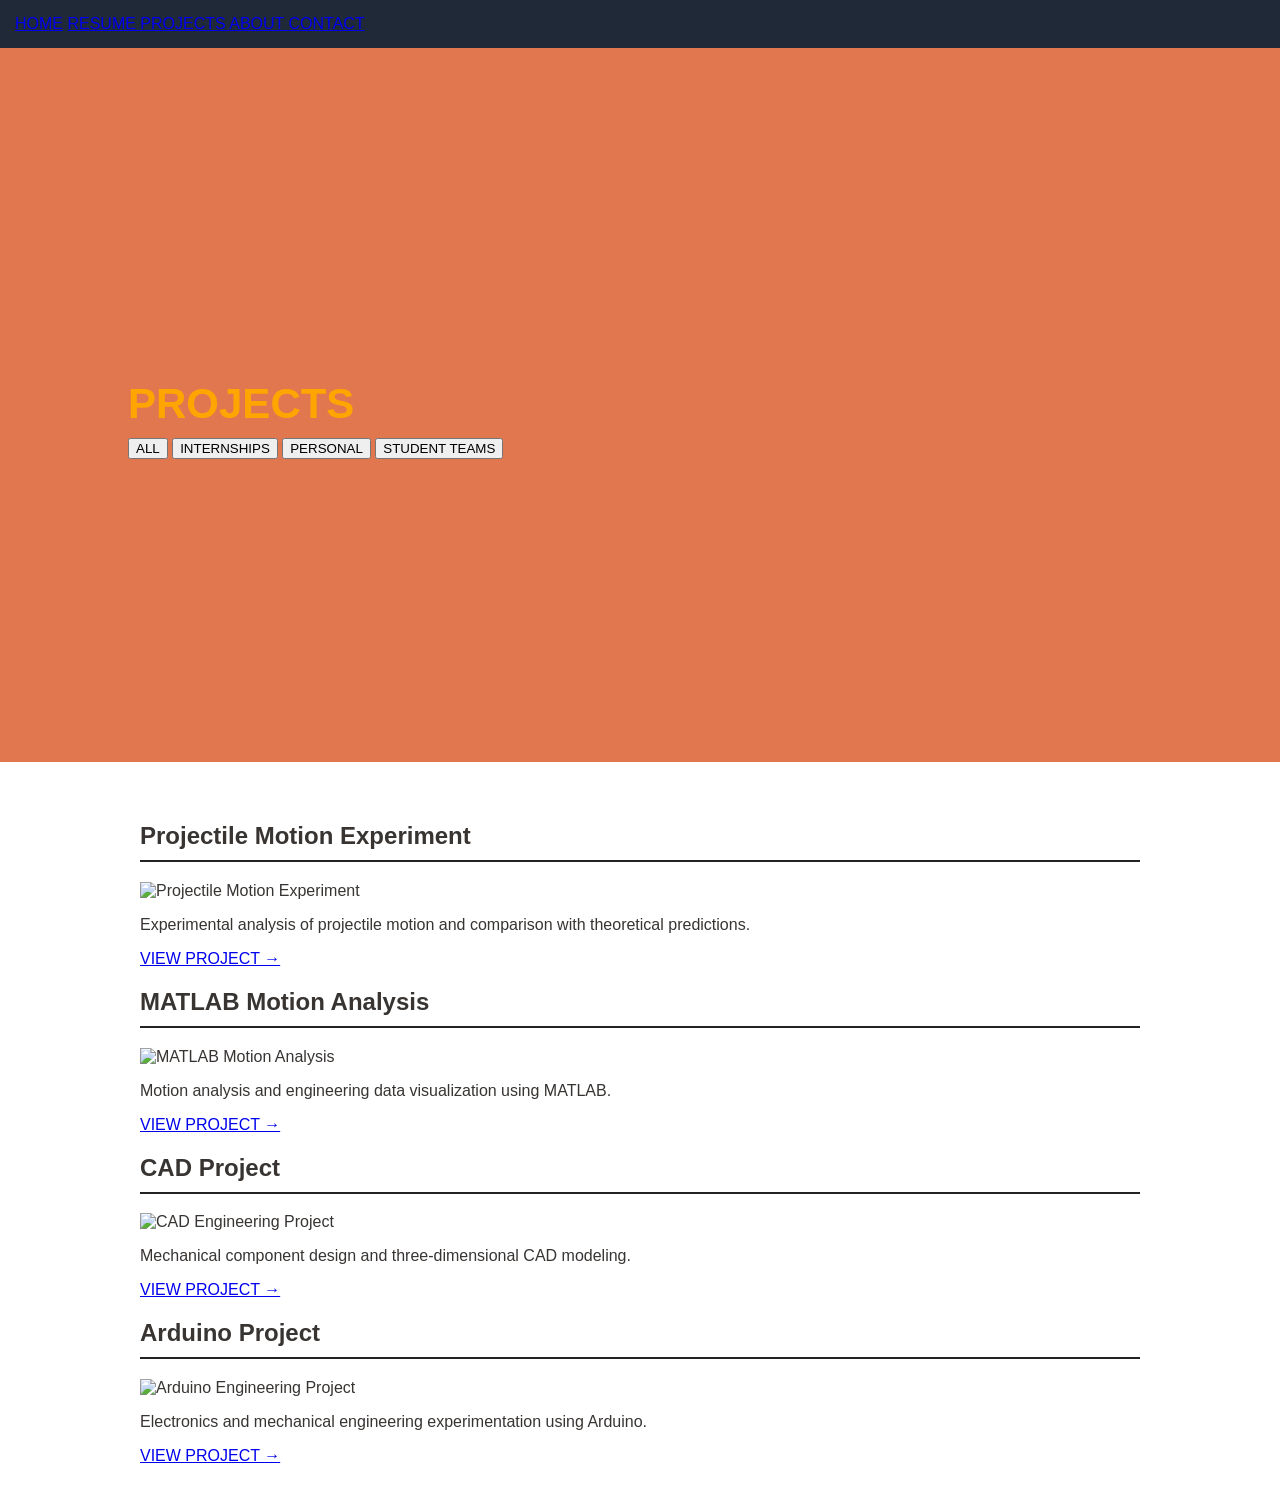
==== projects.html @ 3e4e4a6e "Add projects.html for portfolio page This file contains the HTML structure for a Mechanical Engineer" ====
<!DOCTYPE html>
<html lang="en">

<head>
    <meta charset="UTF-8">
    <meta name="viewport" content="width=device-width, initial-scale=1.0">

    <title>Projects | Mechanical Engineering Portfolio</title>

    <!-- Fonts -->
    <link rel="preconnect" href="https://fonts.googleapis.com">
    <link rel="preconnect" href="https://fonts.gstatic.com" crossorigin>

    <link href="https://fonts.googleapis.com/css2?family=Anton&family=Inter:wght@300;400;500;600;700&display=swap"
          rel="stylesheet">

    <link rel="stylesheet" href="style.css">
</head>


<body>

    <!-- NAVIGATION -->

    <nav class="navbar">

        <a href="index.html">HOME</a>

        <a href="resume.pdf" target="_blank">
            RESUME
        </a>

        <a href="projects.html">
            PROJECTS
        </a>

        <a href="index.html#about">
            ABOUT
        </a>

        <a href="index.html#contact">
            CONTACT
        </a>

    </nav>



    <!-- PROJECT PAGE HEADER -->

    <header class="projects-header">

        <h1>PROJECTS</h1>


        <!-- FILTER BUTTONS -->

        <div class="project-filters">

            <button>ALL</button>

            <button>INTERNSHIPS</button>

            <button>PERSONAL</button>

            <button>STUDENT TEAMS</button>

        </div>

    </header>



    <!-- PROJECT GRID -->

    <main class="project-grid">


        <!-- PROJECT 1 -->

        <article class="project-card">

            <h2>Projectile Motion Experiment</h2>

            <img
                src="images/projectile-motion.jpg"
                alt="Projectile Motion Experiment">

            <p>
                Experimental analysis of projectile motion
                and comparison with theoretical predictions.
            </p>

            <a href="#">
                VIEW PROJECT →
            </a>

        </article>



        <!-- PROJECT 2 -->

        <article class="project-card">

            <h2>MATLAB Motion Analysis</h2>

            <img
                src="images/matlab-project.jpg"
                alt="MATLAB Motion Analysis">

            <p>
                Motion analysis and engineering data
                visualization using MATLAB.
            </p>

            <a href="#">
                VIEW PROJECT →
            </a>

        </article>



        <!-- PROJECT 3 -->

        <article class="project-card">

            <h2>CAD Project</h2>

            <img
                src="images/cad-project.jpg"
                alt="CAD Engineering Project">

            <p>
                Mechanical component design and
                three-dimensional CAD modeling.
            </p>

            <a href="#">
                VIEW PROJECT →
            </a>

        </article>



        <!-- PROJECT 4 -->

        <article class="project-card">

            <h2>Arduino Project</h2>

            <img
                src="images/arduino-project.jpg"
                alt="Arduino Engineering Project">

            <p>
                Electronics and mechanical engineering
                experimentation using Arduino.
            </p>

            <a href="#">
                VIEW PROJECT →
            </a>

        </article>


    </main>


</body>

</html>
---- style.css ----
html {
        scroll-behavior: smooth;
}
body {
    font-family: Playfair Display, sans-serif;
    margin: 0;
    background-color: #e17744f;
    color: #373432;
}

header {
    background-color: #e1774f;
    color: orange;
        min-height: 66vh;

        display: flex;
        flex-direction: column;
        justify-content: center;

        padding-lefy: 10%;

    padding: 60px 10%;
}

.navbar {
    background-color: #1f2937;
    padding: 15px;
}


/* MENU BUTTON */

.menu-button {
    background-color: #1f4e79;
    color: white;

    border: none;
    padding: 12px 20px;

    font-size: 16px;

    border-radius: 5px;
    cursor: pointer;
}


.menu-button:hover {
    background-color: #163a5c;
}


/* HIDDEN MENU */

.menu {
    display: none;
    margin-top: 15px;
}


/* MENU LINKS */

.menu a {
    display: block;

    color: white;
    text-decoration: none;

    padding: 10px;
}


.menu a:hover {
    background-color: #374151;
}

header h1 {
    font-size: 42px;
    margin-bottom: 10px;
}

main {
    max-width: 1000px;
    margin: auto;
    padding: 40px 20px;
}

section {
    margin-bottom: 60px;
}

h2 {
    border-bottom: 2px solid #222;
    padding-bottom: 10px;
}

.project {
    background-color: white;
    padding: 25px;
    margin-top: 20px;
    border-radius: 8px;
}

footer {
    text-align: center;
    padding: 30px;
    background-color: #222;
    color: white;
}
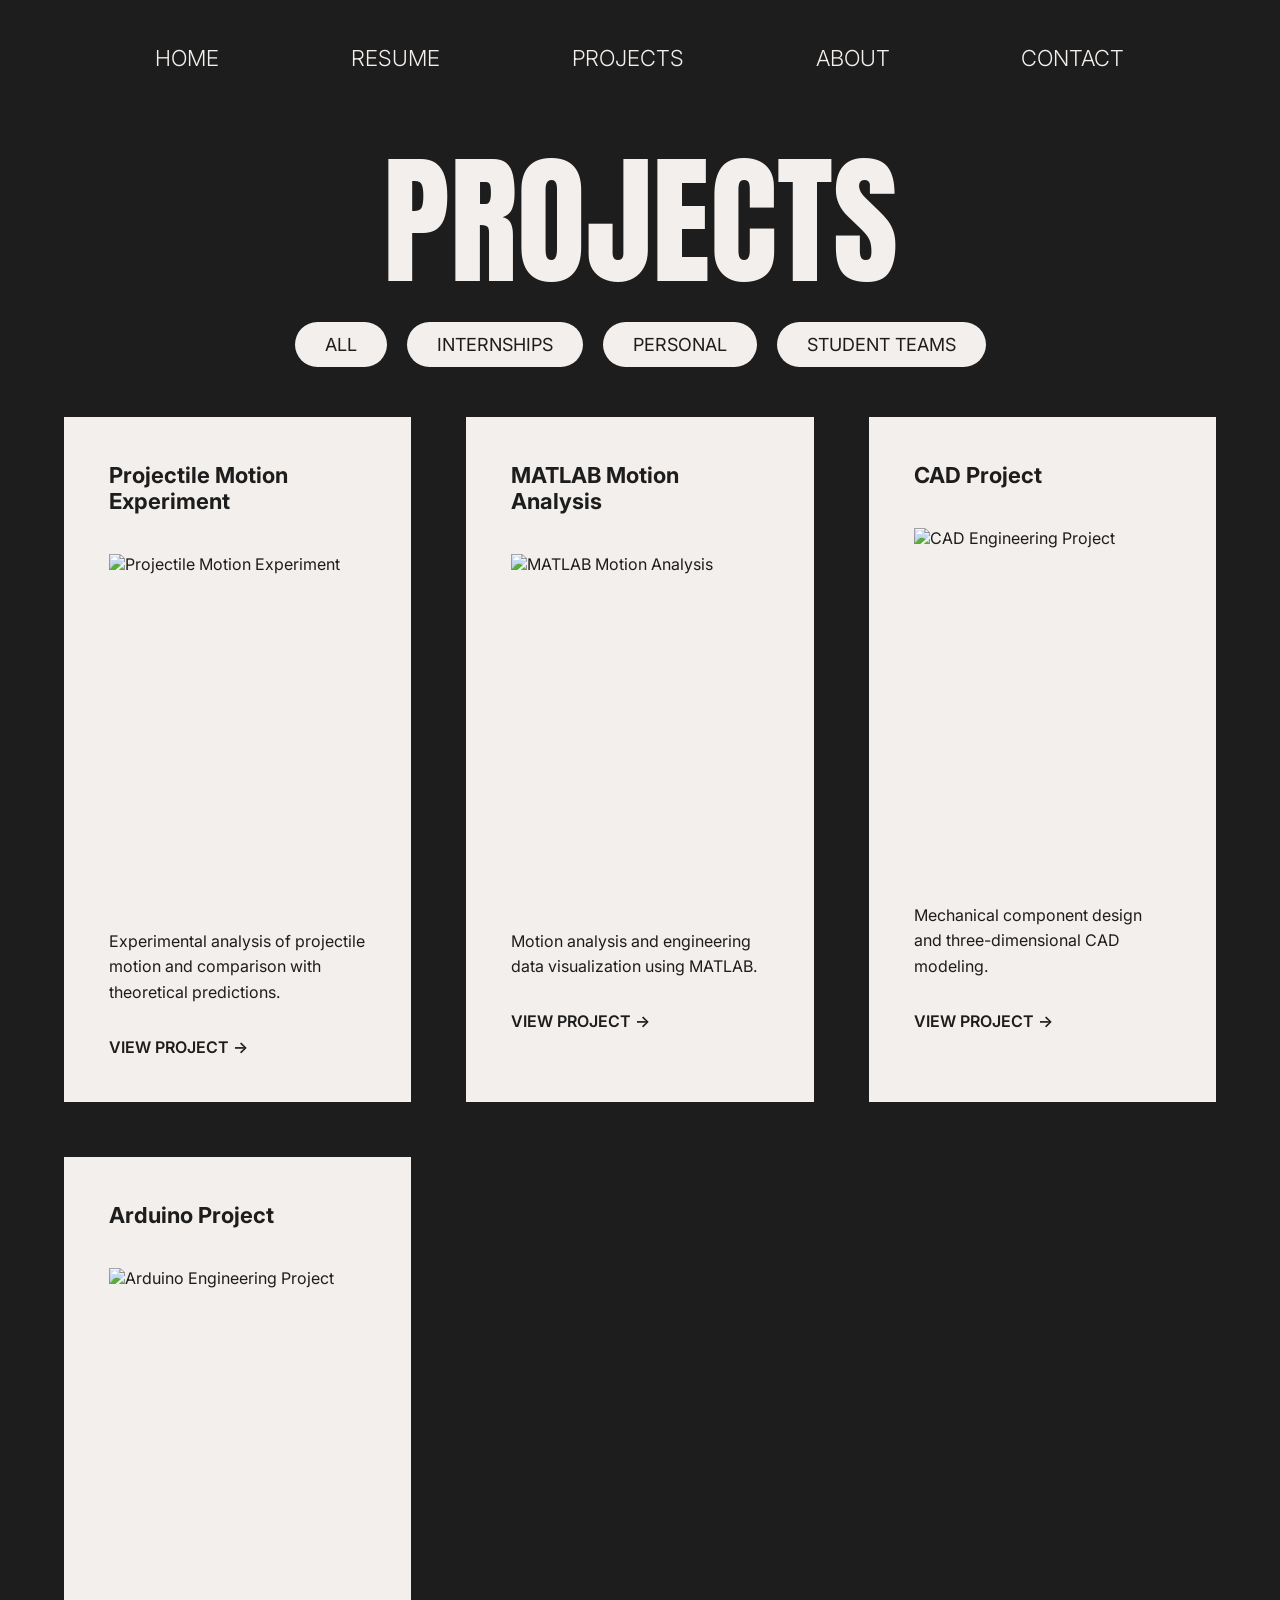
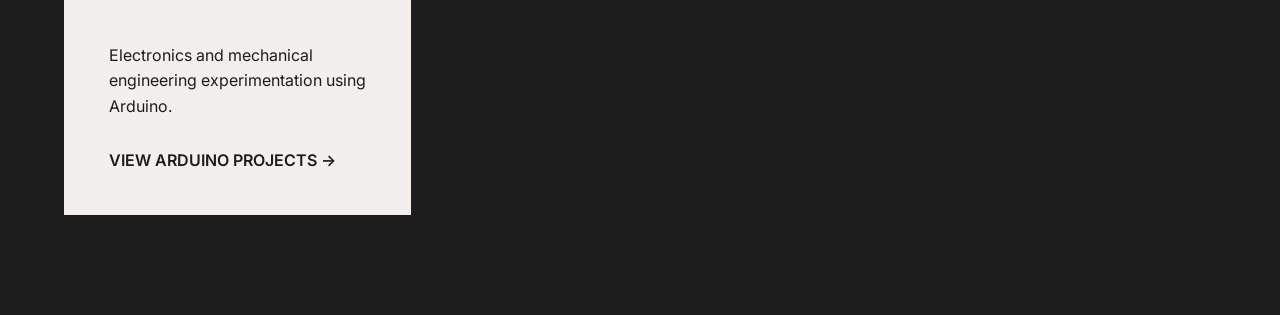
==== commit 32e96d8d: "Update link to Arduino projects in projects.html" ====
--- a/projects.html
+++ b/projects.html
@@ -160,8 +160,7 @@
                 experimentation using Arduino.
             </p>
 
-            <a href="#">
-                VIEW PROJECT →
+            <a href="arduino.html">VIEW ARDUINO PROJECTS →</a>
             </a>
 
         </article>
--- a/style.css
+++ b/style.css
@@ -1,108 +1,1152 @@
+/* ==============================
+   GENERAL
+   ============================== */
+
+* {
+    box-sizing: border-box;
+}
+
+
 html {
-        scroll-behavior: smooth;
-}
+    scroll-behavior: smooth;
+}
+
+
 body {
-    font-family: Playfair Display, sans-serif;
     margin: 0;
-    background-color: #e17744f;
-    color: #373432;
-}
-
-header {
-    background-color: #e1774f;
-    color: orange;
-        min-height: 66vh;
-
-        display: flex;
-        flex-direction: column;
-        justify-content: center;
-
-        padding-lefy: 10%;
-
-    padding: 60px 10%;
-}
+
+    background-color: #1d1d1d;
+    color: #f3efec;
+
+    font-family: "Inter", Arial, sans-serif;
+}
+
+
+/* ==============================
+   NAVIGATION
+   ============================== */
 
 .navbar {
-    background-color: #1f2937;
-    padding: 15px;
-}
-
-
-/* MENU BUTTON */
-
-.menu-button {
-    background-color: #1f4e79;
-    color: white;
-
+    width: 100%;
+
+    display: flex;
+    justify-content: space-around;
+    align-items: center;
+
+    padding: 45px 7% 20px 7%;
+
+    background-color: #1d1d1d;
+}
+
+
+.navbar a {
+    color: #f3efec;
+
+    text-decoration: none;
+
+    font-size: 22px;
+    font-weight: 300;
+
+    transition: opacity 0.2s;
+}
+
+
+.navbar a:hover {
+    opacity: 0.5;
+}
+
+
+/* ==============================
+   HOME HERO
+   ============================== */
+
+.home-hero {
+    min-height: 350px;
+
+    display: flex;
+    flex-direction: column;
+
+    justify-content: center;
+    align-items: center;
+
+    text-align: center;
+
+    background-color: #1d1d1d;
+
+    padding: 40px 20px 60px;
+}
+
+
+.home-hero h1 {
+    margin: 0;
+
+    font-family: "Anton", sans-serif;
+
+    font-size: clamp(65px, 9vw, 140px);
+
+    font-weight: 400;
+
+    line-height: 1;
+
+    letter-spacing: -2px;
+}
+
+
+.home-hero p {
+    margin: 20px 0 0;
+
+    font-size: clamp(22px, 3vw, 40px);
+
+    font-weight: 300;
+}
+
+
+/* ==============================
+   FEATURED PROJECT
+   ============================== */
+
+.featured-project {
+    width: 86%;
+    max-width: 1400px;
+
+    margin: 0 auto 100px;
+
+    background-color: #f3efec;
+    color: #1d1d1d;
+
+    padding: 45px 55px 60px;
+}
+
+
+.featured-text h2 {
+    margin: 0 0 3px;
+
+    font-size: 24px;
+}
+
+
+.featured-text a {
+    color: #1d1d1d;
+
+    font-size: 17px;
+}
+
+
+.featured-image {
+    margin-top: 60px;
+}
+
+
+.featured-image img {
+    display: block;
+
+    width: 100%;
+    height: 500px;
+
+    object-fit: cover;
+}
+
+
+/* ==============================
+   NORMAL CONTENT SECTIONS
+   ============================== */
+
+.content-section {
+    width: 86%;
+    max-width: 1200px;
+
+    margin: 130px auto;
+
+    text-align: center;
+}
+
+
+.content-section h2 {
+    font-family: "Anton", sans-serif;
+
+    font-size: 65px;
+    font-weight: 400;
+
+    margin-bottom: 30px;
+}
+
+
+.content-section p {
+    max-width: 700px;
+
+    margin: auto;
+
+    font-size: 18px;
+
+    line-height: 1.7;
+}
+
+
+/* ==============================
+   SKILLS
+   ============================== */
+
+.skills {
+    display: flex;
+    justify-content: center;
+    flex-wrap: wrap;
+
+    gap: 15px;
+}
+
+
+.skills a {
+    background-color: #f3efec;
+    color: #1d1d1d;
+
+    padding: 12px 24px;
+
+    border-radius: 30px;
+
+    text-decoration: none;
+
+    transition: transform 0.2s,
+                background-color 0.2s;
+}
+
+
+.skills a:hover {
+    transform: translateY(-3px);
+    background-color: white;
+}
+
+
+/* ==============================
+   PROJECTS PAGE HEADER
+   ============================== */
+
+.projects-header {
+    text-align: center;
+
+    padding: 40px 20px 50px;
+}
+
+
+.projects-header h1 {
+    font-family: "Anton", sans-serif;
+
+    font-size: clamp(90px, 11vw, 160px);
+
+    font-weight: 400;
+
+    line-height: 1;
+
+    margin: 20px 0 30px;
+}
+
+
+/* ==============================
+   PROJECT FILTER BUTTONS
+   ============================== */
+
+.project-filters {
+    display: flex;
+
+    justify-content: center;
+    align-items: center;
+
+    flex-wrap: wrap;
+
+    gap: 20px;
+}
+
+
+.project-filters button {
     border: none;
-    padding: 12px 20px;
-
-    font-size: 16px;
-
-    border-radius: 5px;
+
+    background-color: #f3efec;
+    color: #1d1d1d;
+
+    padding: 12px 30px;
+
+    border-radius: 40px;
+
+    font-family: "Inter", sans-serif;
+
+    font-size: 18px;
+
     cursor: pointer;
-}
-
-
-.menu-button:hover {
-    background-color: #163a5c;
-}
-
-
-/* HIDDEN MENU */
-
-.menu {
-    display: none;
+
+    transition: transform 0.2s,
+                background-color 0.2s;
+}
+
+
+.project-filters button:hover {
+    transform: translateY(-2px);
+
+    background-color: #ffffff;
+}
+
+
+/* ==============================
+   PROJECT GRID
+   ============================== */
+
+.project-grid {
+    width: 90%;
+    max-width: 1500px;
+
+    margin: 0 auto 100px;
+
+    display: grid;
+
+    grid-template-columns: repeat(3, 1fr);
+
+    gap: 55px;
+}
+
+
+/* ==============================
+   PROJECT CARDS
+   ============================== */
+
+.project-card {
+    background-color: #f3efec;
+    color: #1d1d1d;
+
+    padding: 45px;
+}
+
+
+.project-card h2 {
+    margin: 0 0 40px;
+
+    font-size: 22px;
+}
+
+
+.project-card img {
+    width: 100%;
+
+    height: 350px;
+
+    object-fit: cover;
+
+    display: block;
+}
+
+
+.project-card p {
+    line-height: 1.6;
+
+    margin-top: 25px;
+}
+
+
+.project-card a {
+    display: inline-block;
+
     margin-top: 15px;
-}
-
-
-/* MENU LINKS */
-
-.menu a {
-    display: block;
-
-    color: white;
+
+    color: #1d1d1d;
+
+    font-weight: 600;
+
     text-decoration: none;
-
-    padding: 10px;
-}
-
-
-.menu a:hover {
-    background-color: #374151;
-}
-
-header h1 {
-    font-size: 42px;
-    margin-bottom: 10px;
-}
-
-main {
-    max-width: 1000px;
-    margin: auto;
-    padding: 40px 20px;
-}
-
-section {
-    margin-bottom: 60px;
-}
-
-h2 {
-    border-bottom: 2px solid #222;
-    padding-bottom: 10px;
-}
-
-.project {
-    background-color: white;
-    padding: 25px;
-    margin-top: 20px;
-    border-radius: 8px;
-}
+}
+
+
+.project-card a:hover {
+    text-decoration: underline;
+}
+
+
+/* ==============================
+   FOOTER
+   ============================== */
 
 footer {
     text-align: center;
-    padding: 30px;
-    background-color: #222;
-    color: white;
-}
+
+    padding: 50px;
+
+    font-size: 14px;
+}
+
+
+/* ==============================
+   TABLETS
+   ============================== */
+
+@media (max-width: 900px) {
+
+    .project-grid {
+        grid-template-columns: repeat(2, 1fr);
+    }
+
+}
+
+
+/* ==============================
+   PHONES
+   ============================== */
+
+@media (max-width: 650px) {
+
+    .navbar {
+        padding-top: 25px;
+
+        gap: 15px;
+
+        flex-wrap: wrap;
+    }
+
+
+    .navbar a {
+        font-size: 14px;
+    }
+
+
+    .home-hero h1 {
+        font-size: 60px;
+    }
+
+
+    .featured-project {
+        width: 92%;
+
+        padding: 30px;
+    }
+
+
+    .featured-image img {
+        height: 300px;
+    }
+
+
+    .project-grid {
+        grid-template-columns: 1fr;
+
+        width: 92%;
+
+        gap: 30px;
+    }
+
+
+    .project-card {
+        padding: 30px;
+    }
+
+
+    .projects-header h1 {
+        font-size: 85px;
+    }
+
+}
+
+/* ==============================
+   CONTACT PAGE
+   ============================== */
+
+.contact-header {
+    text-align: center;
+
+    padding: 40px 20px 60px;
+}
+
+
+.contact-header h1 {
+    font-family: "Anton", sans-serif;
+
+    font-size: clamp(90px, 10vw, 150px);
+
+    font-weight: 400;
+
+    line-height: 1;
+
+    margin: 10px 0;
+}
+
+
+/* ==============================
+   CONTACT BOX
+   ============================== */
+
+.contact-container {
+    width: 84%;
+    max-width: 1400px;
+
+    margin: 0 auto 100px;
+
+    background-color: #f3efec;
+    color: #1d1d1d;
+
+    padding: 60px 70px;
+
+    display: grid;
+
+    grid-template-columns: 1fr 1fr;
+
+    gap: 100px;
+}
+
+
+/* ==============================
+   CONTACT FORM
+   ============================== */
+
+.contact-form h2,
+.contact-info h2 {
+    margin-top: 0;
+    margin-bottom: 35px;
+
+    font-size: 20px;
+}
+
+
+.contact-form form {
+    display: flex;
+
+    flex-direction: column;
+}
+
+
+.contact-form label {
+    font-size: 17px;
+
+    margin: 0 0 6px 30px;
+}
+
+
+.contact-form label:not(:first-of-type) {
+    margin-top: 25px;
+}
+
+
+.contact-form label span {
+    color: red;
+}
+
+
+.contact-form input,
+.contact-form textarea {
+    width: 100%;
+
+    background-color: transparent;
+
+    border: 1.5px solid #1d1d1d;
+
+    border-radius: 12px;
+
+    padding: 12px 15px;
+
+    font-family: "Inter", sans-serif;
+
+    font-size: 16px;
+}
+
+
+.contact-form input {
+    height: 45px;
+}
+
+
+.contact-form textarea {
+    min-height: 130px;
+
+    resize: vertical;
+}
+
+
+/* ==============================
+   SEND BUTTON
+   ============================== */
+
+.contact-form button {
+    align-self: flex-start;
+
+    margin-top: 30px;
+
+    border: none;
+
+    border-radius: 30px;
+
+    background-color: #1d1d1d;
+    color: #f3efec;
+
+    padding: 13px 28px;
+
+    font-family: "Inter", sans-serif;
+
+    font-size: 15px;
+
+    cursor: pointer;
+}
+
+
+.contact-form button:hover {
+    opacity: 0.75;
+}
+
+
+/* ==============================
+   CONTACT INFO
+   ============================== */
+
+.contact-info {
+    padding-left: 50px;
+}
+
+
+.contact-info p {
+    font-size: 17px;
+
+    line-height: 1.5;
+
+    margin-bottom: 30px;
+}
+
+
+.contact-info a {
+    color: #1d1d1d;
+
+    text-decoration: none;
+}
+
+
+.contact-info a:hover {
+    text-decoration: underline;
+}
+
+
+/* ==============================
+   CONTACT PAGE - MOBILE
+   ============================== */
+
+@media (max-width: 750px) {
+
+    .contact-container {
+        width: 92%;
+
+        grid-template-columns: 1fr;
+
+        gap: 60px;
+
+        padding: 40px 30px;
+    }
+
+
+    .contact-info {
+        padding-left: 0;
+    }
+
+
+    .contact-header h1 {
+        font-size: 80px;
+    }
+
+
+    .contact-form label {
+        margin-left: 10px;
+    }
+
+}
+
+/* ==============================
+   SKILL PAGES
+   ============================== */
+
+.skill-header {
+    text-align: center;
+
+    padding: 20px 20px 50px;
+}
+
+
+.skill-header h1 {
+    font-family: "Anton", sans-serif;
+
+    font-size: clamp(70px, 8vw, 120px);
+
+    font-weight: 400;
+
+    line-height: 1;
+
+    margin: 10px 0;
+}
+
+
+/* ==============================
+   SKILL PROJECT GRID
+   ============================== */
+
+.skill-project-grid {
+
+    width: 90%;
+    max-width: 1500px;
+
+    margin: 0 auto 100px;
+
+    display: grid;
+
+    grid-template-columns: repeat(3, 1fr);
+
+    gap: 35px;
+}
+
+
+/* ==============================
+   SKILL PROJECT CARDS
+   ============================== */
+
+.skill-project-card {
+
+    background-color: #f3efec;
+    color: #1d1d1d;
+
+    padding: 35px;
+}
+
+
+.skill-project-card h2 {
+
+    margin: 0 0 30px;
+
+    font-size: 20px;
+}
+
+
+.skill-project-card img {
+
+    width: 100%;
+    height: 350px;
+
+    object-fit: cover;
+
+    display: block;
+}
+
+
+.skill-project-card p {
+
+    margin-top: 25px;
+
+    line-height: 1.6;
+}
+
+
+.skill-project-card a {
+
+    display: inline-block;
+
+    margin-top: 10px;
+
+    color: #1d1d1d;
+
+    text-decoration: none;
+
+    font-weight: 600;
+}
+
+
+.skill-project-card a:hover {
+
+    text-decoration: underline;
+}
+
+
+/* MOBILE */
+
+@media (max-width: 750px) {
+
+    .skill-project-grid {
+
+        grid-template-columns: 1fr;
+
+        width: 92%;
+    }
+
+}
+
+/* ==========================================
+   ABOUT PAGE
+   ========================================== */
+
+.about-page {
+    width: 90%;
+    max-width: 1400px;
+
+    margin: 0 auto 100px;
+}
+
+
+.about-page h1 {
+    font-family: "Anton", sans-serif;
+
+    font-size: clamp(70px, 8vw, 120px);
+    font-weight: 400;
+
+    text-align: center;
+
+    margin: 20px 0 60px;
+}
+
+
+/* ABOUT LAYOUT */
+
+.about-layout {
+    display: grid;
+
+    grid-template-columns: 1.5fr 1fr;
+
+    gap: 100px;
+
+    align-items: start;
+}
+
+
+/* ABOUT TEXT */
+
+.about-text {
+    font-size: 18px;
+
+    line-height: 1.7;
+}
+
+
+.about-text p {
+    margin-top: 0;
+    margin-bottom: 30px;
+}
+
+
+/* ABOUT IMAGE */
+
+.about-image {
+    display: flex;
+
+    justify-content: center;
+}
+
+
+.about-image img {
+    width: 100%;
+    max-width: 400px;
+
+    height: 500px;
+
+    object-fit: cover;
+}
+
+
+
+/* ==========================================
+   RESUME PAGE
+   ========================================== */
+
+.resume-page {
+    width: 90%;
+    max-width: 1200px;
+
+    margin: 0 auto 100px;
+
+    text-align: center;
+}
+
+
+.resume-page h1 {
+    font-family: "Anton", sans-serif;
+
+    font-size: clamp(70px, 8vw, 120px);
+
+    font-weight: 400;
+
+    margin: 20px 0 25px;
+}
+
+
+
+/* DOWNLOAD BUTTON */
+
+.resume-download {
+    display: inline-block;
+
+    background-color: #f3efec;
+    color: #1d1d1d;
+
+    padding: 9px 22px;
+
+    border-radius: 30px;
+
+    text-decoration: none;
+
+    font-size: 13px;
+
+    margin-bottom: 40px;
+
+    transition: transform 0.2s,
+                background-color 0.2s;
+}
+
+
+.resume-download:hover {
+    transform: translateY(-2px);
+
+    background-color: white;
+}
+
+
+
+/* RESUME PDF */
+
+.resume-preview {
+    width: 80%;
+
+    height: 900px;
+
+    margin: 0 auto;
+
+    background-color: #f3efec;
+}
+
+
+.resume-preview iframe {
+    width: 100%;
+    height: 100%;
+
+    border: none;
+}
+
+
+
+/* ==========================================
+   ABOUT + RESUME MOBILE
+   ========================================== */
+
+@media (max-width: 750px) {
+
+    .about-layout {
+        grid-template-columns: 1fr;
+
+        gap: 50px;
+    }
+
+
+    .about-image {
+        order: -1;
+    }
+
+
+    .about-image img {
+        max-width: 300px;
+
+        height: 380px;
+    }
+
+
+    .resume-preview {
+        width: 100%;
+
+        height: 650px;
+    }
+
+}
+
+
+/* ==========================================
+   ARDUINO PROJECT PAGES
+   ========================================== */
+
+/* IMAGE PLACEHOLDERS */
+
+.arduino-image-placeholder,
+.arduino-large-placeholder {
+    background-color: #dedbd7;
+    color: #666;
+
+    display: flex;
+    justify-content: center;
+    align-items: center;
+
+    text-align: center;
+
+    font-size: 13px;
+    letter-spacing: 1px;
+
+    padding: 20px;
+}
+
+.arduino-image-placeholder {
+    width: 100%;
+    height: 280px;
+}
+
+.arduino-large-placeholder {
+    width: 100%;
+    min-height: 450px;
+}
+
+
+/* ==========================================
+   PROJECT DETAIL HEADER
+   ========================================== */
+
+.arduino-detail-header {
+    text-align: center;
+
+    padding: 40px 20px 70px;
+}
+
+.arduino-detail-header h1 {
+    font-family: "Anton", sans-serif;
+
+    font-size: clamp(55px, 7vw, 110px);
+    font-weight: 400;
+
+    line-height: 1.05;
+
+    margin: 30px 0 20px;
+}
+
+.arduino-breadcrumb {
+    font-size: 13px;
+    letter-spacing: 2px;
+}
+
+.arduino-breadcrumb a {
+    color: #f3efec;
+    text-decoration: none;
+}
+
+.arduino-breadcrumb a:hover {
+    text-decoration: underline;
+}
+
+.arduino-subtitle {
+    font-size: 16px;
+    font-weight: 300;
+
+    letter-spacing: 2px;
+}
+
+
+/* ==========================================
+   MAIN PROJECT CONTENT
+   ========================================== */
+
+.arduino-detail-container {
+    width: 86%;
+    max-width: 1100px;
+
+    margin: 0 auto 100px;
+}
+
+.arduino-hero-image {
+    margin-bottom: 80px;
+}
+
+
+/* INDIVIDUAL SECTIONS */
+
+.arduino-detail-section {
+    margin-bottom: 70px;
+}
+
+.arduino-detail-section h2 {
+    font-family: "Anton", sans-serif;
+
+    font-size: clamp(30px, 4vw, 45px);
+    font-weight: 400;
+
+    margin-bottom: 20px;
+
+    border-bottom: 1px solid #777;
+    padding-bottom: 12px;
+}
+
+.arduino-detail-section p {
+    font-size: 17px;
+    line-height: 1.8;
+
+    max-width: 900px;
+}
+
+
+/* TWO-COLUMN IMAGE GALLERY */
+
+.arduino-image-grid {
+    display: grid;
+    grid-template-columns: 1fr 1fr;
+
+    gap: 25px;
+    margin-top: 35px;
+}
+
+
+/* SOURCE CODE BUTTON */
+
+.arduino-project-button {
+    display: inline-block;
+
+    background-color: #f3efec;
+    color: #1d1d1d;
+
+    padding: 13px 25px;
+
+    border-radius: 30px;
+    text-decoration: none;
+
+    font-size: 14px;
+    font-weight: 600;
+
+    margin-top: 20px;
+
+    transition: background-color 0.2s,
+                transform 0.2s;
+}
+
+.arduino-project-button:hover {
+    background-color: white;
+    transform: translateY(-2px);
+}
+
+
+/* BACK LINK */
+
+.arduino-back {
+    margin-top: 90px;
+    text-align: center;
+}
+
+.arduino-back a {
+    color: #f3efec;
+    text-decoration: none;
+
+    font-size: 14px;
+    letter-spacing: 1px;
+}
+
+.arduino-back a:hover {
+    text-decoration: underline;
+}
+
+
+/* ==========================================
+   MOBILE LAYOUT
+   ========================================== */
+
+@media (max-width: 750px) {
+
+    .arduino-detail-container {
+        width: 92%;
+    }
+
+    .arduino-image-grid {
+        grid-template-columns: 1fr;
+    }
+
+    .arduino-large-placeholder {
+        min-height: 250px;
+    }
+
+    .arduino-detail-header {
+        padding: 30px 15px 45px;
+    }
+}
+
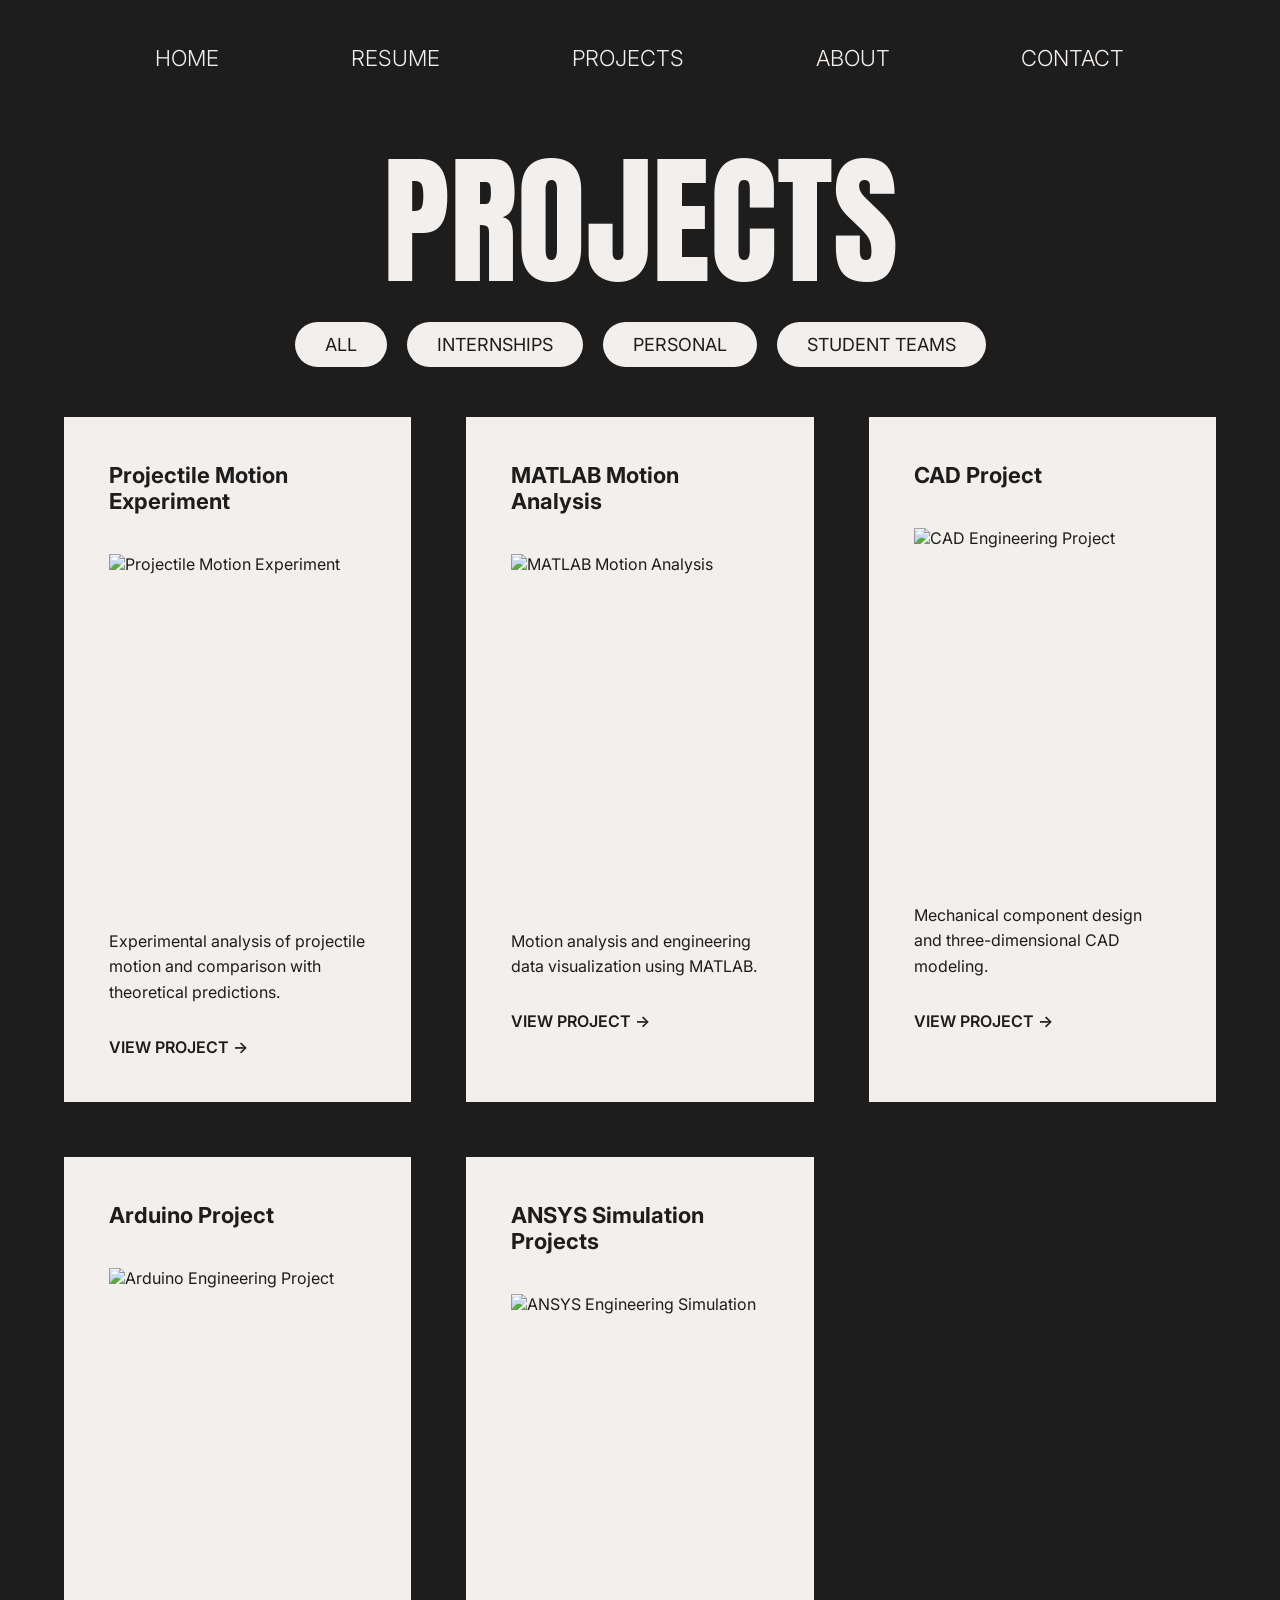
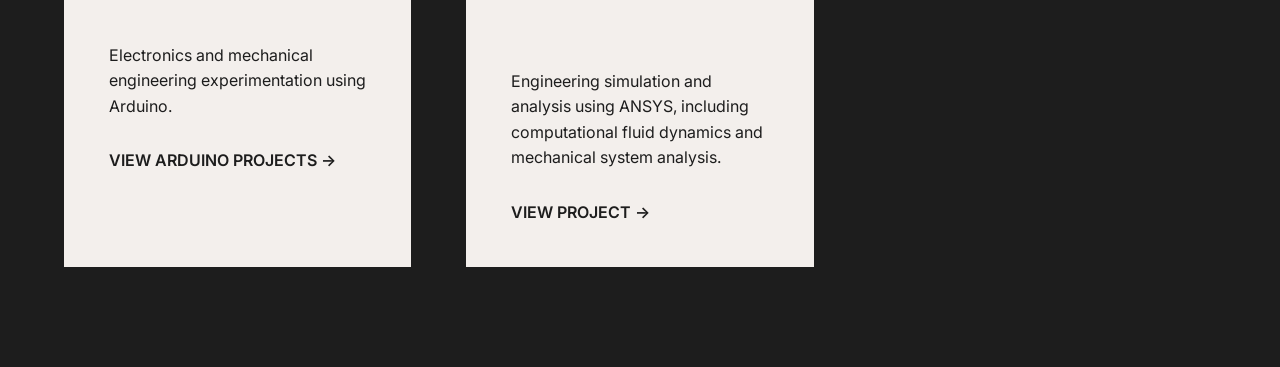
==== commit 475f42b6: "Add ANSYS simulation project to projects.html Added a new project section for ANSYS simulation proje" ====
--- a/projects.html
+++ b/projects.html
@@ -76,7 +76,7 @@
     <main class="project-grid">
 
 
-        <!-- PROJECT 1 -->
+        <!-- PROJECT 1: Projectiole Motion -->
 
         <article class="project-card">
 
@@ -99,7 +99,7 @@
 
 
 
-        <!-- PROJECT 2 -->
+        <!-- PROJECT 2: MATLAB -->
 
         <article class="project-card">
 
@@ -122,7 +122,7 @@
 
 
 
-        <!-- PROJECT 3 -->
+        <!-- PROJECT 3: CAD -->
 
         <article class="project-card">
 
@@ -145,7 +145,7 @@
 
 
 
-        <!-- PROJECT 4 -->
+        <!-- PROJECT 4: Arduino -->
 
         <article class="project-card">
 
@@ -164,6 +164,28 @@
             </a>
 
         </article>
+    
+<!-- PROJECT 5: ANSYS -->
+
+<article class="project-card">
+
+    <h2>ANSYS Simulation Projects</h2>
+
+    <img
+        src="images/ansys-project.jpg"
+        alt="ANSYS Engineering Simulation">
+
+    <p>
+        Engineering simulation and analysis using
+        ANSYS, including computational fluid dynamics
+        and mechanical system analysis.
+    </p>
+
+    <a href="ansys.html">
+        VIEW PROJECT →
+    </a>
+
+</article>
 
 
     </main>
